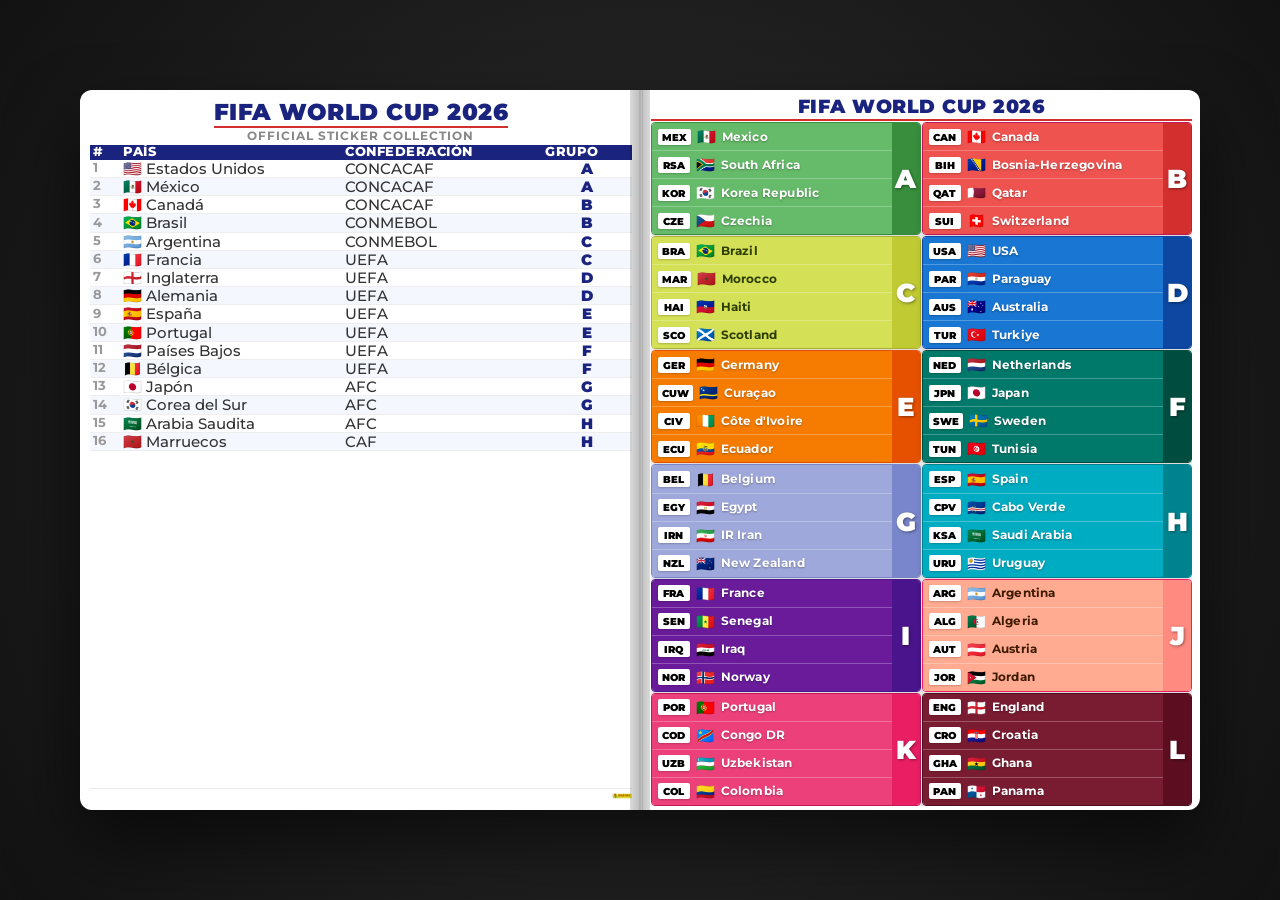
==== pagina2.html @ 9f2f4159 "tabla de grupos" ====
<!DOCTYPE html>
<html lang="es">

<head>
    <meta charset="UTF-8">
    <meta name="viewport" content="width=device-width, initial-scale=1.0">
    <title>Album Panini - Página 2</title>

    <!-- Google Fonts -->
    <link href="https://fonts.googleapis.com/css2?family=Montserrat:wght@400;700;800;900&display=swap" rel="stylesheet">
    <link rel="stylesheet" href="css/style.css">
    <style>
        /* ==========================================
           PANEL DERECHO: TABLA FIFA WORLD CUP 2026
           ========================================== */
        .right-panel {
            background-color: #ffffff;
            padding: 8px 10px;
        }

        .right-content {
            display: flex;
            flex-direction: column;
            justify-content: space-between;
            height: 100%;
        }

        /* Encabezado del panel derecho */
        .right-header {
            text-align: center;
            margin-bottom: 2px;
        }

        .wc-title {
            font-size: 1.45rem;
            font-weight: 900;
            letter-spacing: 0.5px;
            text-transform: uppercase;
            color: #1a237e;
            border-bottom: 2px solid #D32F2F;
            padding-bottom: 0px;
            display: inline-block;
        }

        .wc-subtitle {
            font-size: 0.75rem;
            font-weight: 700;
            color: #888;
            letter-spacing: 1px;
            text-transform: uppercase;
            margin-top: 0px;
        }

        /* Tabla */
        .table-wrapper {
            flex: 1;
            overflow: hidden;
        }

        .wc-table {
            width: 100%;
            border-collapse: collapse;
            font-size: 0.95rem;
        }

        .wc-table thead tr {
            background-color: #1a237e;
            color: #ffffff;
            line-height: 1;
        }

        .wc-table thead th {
            padding: 1px 3px;
            text-align: left;
            font-weight: 800;
            letter-spacing: 0.5px;
            text-transform: uppercase;
            font-size: 0.8rem;
        }

        .wc-table tbody tr {
            border-bottom: 1px solid #eeeeee;
            transition: background-color 0.2s ease;
            line-height: 1;
        }

        .wc-table tbody tr:nth-child(even) {
            background-color: #f5f7ff;
        }

        .wc-table tbody tr:hover {
            background-color: #e8eaf6;
        }

        .wc-table tbody td {
            padding: 1px 3px;
            color: #333;
            font-weight: 500;
        }

        .wc-table tbody td:first-child {
            color: #999;
            font-weight: 700;
            font-size: 0.8rem;
        }

        .wc-table tbody td:last-child {
            font-weight: 900;
            color: #1a237e;
            text-align: center;
        }

        /* Footer del panel derecho */
        .right-footer-bar {
            display: flex;
            justify-content: flex-end;
            align-items: center;
            padding-top: 1px;
            border-top: 1px solid rgba(0, 0, 0, 0.08);
            margin-top: 1px;
        }

        .panini-right {
            height: 12px;
            width: auto;
            object-fit: contain;
        }

        /* Panel izquierdo de la página 2 */
        .left-panel-p2 {
            background-color: #ffffff;
            border-right: 1px solid rgba(0, 0, 0, 0.1);
            display: flex;
            flex-direction: column;
            justify-content: space-between;
            padding: 35px;
        }

        .left-placeholder {
            flex: 1;
            display: flex;
            align-items: center;
            justify-content: center;
            color: #ccc;
            font-size: 0.85rem;
            font-style: italic;
            border: 2px dashed #e0e0e0;
            border-radius: 6px;
            margin-bottom: 20px;
        }

        .page-number {
            font-size: 0.65rem;
            color: #bbb;
            font-weight: 700;
            letter-spacing: 1px;
            text-align: right;
        }
    </style>
</head>

<body>
    <div class="album-container">

        <!-- PANEL IZQUIERDO: TABLA FIFA WORLD CUP 2026 (Página 2 - izquierda) -->
        <div class="panel right-panel">
            <div class="right-content">

                <!-- Título principal -->
                <div class="right-header">
                    <h1 class="wc-title">FIFA World Cup 2026</h1>
                    <div class="wc-subtitle">Official Sticker Collection</div>
                </div>

                <!-- Tabla de grupos / participantes -->
                <div class="table-wrapper">
                    <table class="wc-table">
                        <thead>
                            <tr>
                                <th>#</th>
                                <th>País</th>
                                <th>Confederación</th>
                                <th>Grupo</th>
                            </tr>
                        </thead>
                        <tbody>
                            <tr><td>1</td><td>🇺🇸 Estados Unidos</td><td>CONCACAF</td><td>A</td></tr>
                            <tr><td>2</td><td>🇲🇽 México</td><td>CONCACAF</td><td>A</td></tr>
                            <tr><td>3</td><td>🇨🇦 Canadá</td><td>CONCACAF</td><td>B</td></tr>
                            <tr><td>4</td><td>🇧🇷 Brasil</td><td>CONMEBOL</td><td>B</td></tr>
                            <tr><td>5</td><td>🇦🇷 Argentina</td><td>CONMEBOL</td><td>C</td></tr>
                            <tr><td>6</td><td>🇫🇷 Francia</td><td>UEFA</td><td>C</td></tr>
                            <tr><td>7</td><td>🏴󠁧󠁢󠁥󠁮󠁧󠁿 Inglaterra</td><td>UEFA</td><td>D</td></tr>
                            <tr><td>8</td><td>🇩🇪 Alemania</td><td>UEFA</td><td>D</td></tr>
                            <tr><td>9</td><td>🇪🇸 España</td><td>UEFA</td><td>E</td></tr>
                            <tr><td>10</td><td>🇵🇹 Portugal</td><td>UEFA</td><td>E</td></tr>
                            <tr><td>11</td><td>🇳🇱 Países Bajos</td><td>UEFA</td><td>F</td></tr>
                            <tr><td>12</td><td>🇧🇪 Bélgica</td><td>UEFA</td><td>F</td></tr>
                            <tr><td>13</td><td>🇯🇵 Japón</td><td>AFC</td><td>G</td></tr>
                            <tr><td>14</td><td>🇰🇷 Corea del Sur</td><td>AFC</td><td>G</td></tr>
                            <tr><td>15</td><td>🇸🇦 Arabia Saudita</td><td>AFC</td><td>H</td></tr>
                            <tr><td>16</td><td>🇲🇦 Marruecos</td><td>CAF</td><td>H</td></tr>
                        </tbody>
                    </table>
                </div>

                <!-- Footer con logo Panini -->
                <div class="right-footer-bar">
                    <img src="images/logopanini.png" alt="Logo Panini" class="panini-right">
                </div>

            </div>
        </div>

<!-- PANEL DERECHO: GRUPOS DEL MUNDIAL FIFA 2026 -->
<div class="panel grupos-panel">
    <h2 class="grupos-title">FIFA WORLD CUP 2026</h2>
    <div class="grupos-grid">

        <!-- Grupo A -->
        <div class="grupo grupo-a">
            <div class="grupo-body">
                <div class="grupo-row">
                    <span class="abbr">MEX</span>
                    <span class="flag">🇲🇽</span>
                    <span class="name">Mexico</span>
                </div>
                <div class="grupo-row">
                    <span class="abbr">RSA</span>
                    <span class="flag">🇿🇦</span>
                    <span class="name">South Africa</span>
                </div>
                <div class="grupo-row">
                    <span class="abbr">KOR</span>
                    <span class="flag">🇰🇷</span>
                    <span class="name">Korea Republic</span>
                </div>
                <div class="grupo-row">
                    <span class="abbr">CZE</span>
                    <span class="flag">🇨🇿</span>
                    <span class="name">Czechia</span>
                </div>
            </div>
            <div class="grupo-letter">A</div>
        </div>

        <!-- Grupo B -->
        <div class="grupo grupo-b">
            <div class="grupo-body">
                <div class="grupo-row">
                    <span class="abbr">CAN</span>
                    <span class="flag">🇨🇦</span>
                    <span class="name">Canada</span>
                </div>
                <div class="grupo-row">
                    <span class="abbr">BIH</span>
                    <span class="flag">🇧🇦</span>
                    <span class="name">Bosnia-Herzegovina</span>
                </div>
                <div class="grupo-row">
                    <span class="abbr">QAT</span>
                    <span class="flag">🇶🇦</span>
                    <span class="name">Qatar</span>
                </div>
                <div class="grupo-row">
                    <span class="abbr">SUI</span>
                    <span class="flag">🇨🇭</span>
                    <span class="name">Switzerland</span>
                </div>
            </div>
            <div class="grupo-letter">B</div>
        </div>

        <!-- Grupo C -->
        <div class="grupo grupo-c">
            <div class="grupo-body">
                <div class="grupo-row">
                    <span class="abbr">BRA</span>
                    <span class="flag">🇧🇷</span>
                    <span class="name">Brazil</span>
                </div>
                <div class="grupo-row">
                    <span class="abbr">MAR</span>
                    <span class="flag">🇲🇦</span>
                    <span class="name">Morocco</span>
                </div>
                <div class="grupo-row">
                    <span class="abbr">HAI</span>
                    <span class="flag">🇭🇹</span>
                    <span class="name">Haiti</span>
                </div>
                <div class="grupo-row">
                    <span class="abbr">SCO</span>
                    <span class="flag">🏴󠁧󠁢󠁳󠁣󠁴󠁿</span>
                    <span class="name">Scotland</span>
                </div>
            </div>
            <div class="grupo-letter">C</div>
        </div>

        <!-- Grupo D -->
        <div class="grupo grupo-d">
            <div class="grupo-body">
                <div class="grupo-row">
                    <span class="abbr">USA</span>
                    <span class="flag">🇺🇸</span>
                    <span class="name">USA</span>
                </div>
                <div class="grupo-row">
                    <span class="abbr">PAR</span>
                    <span class="flag">🇵🇾</span>
                    <span class="name">Paraguay</span>
                </div>
                <div class="grupo-row">
                    <span class="abbr">AUS</span>
                    <span class="flag">🇦🇺</span>
                    <span class="name">Australia</span>
                </div>
                <div class="grupo-row">
                    <span class="abbr">TUR</span>
                    <span class="flag">🇹🇷</span>
                    <span class="name">Turkiye</span>
                </div>
            </div>
            <div class="grupo-letter">D</div>
        </div>

        <!-- Grupo E -->
        <div class="grupo grupo-e">
            <div class="grupo-body">
                <div class="grupo-row">
                    <span class="abbr">GER</span>
                    <span class="flag">🇩🇪</span>
                    <span class="name">Germany</span>
                </div>
                <div class="grupo-row">
                    <span class="abbr">CUW</span>
                    <span class="flag">🇨🇼</span>
                    <span class="name">Curaçao</span>
                </div>
                <div class="grupo-row">
                    <span class="abbr">CIV</span>
                    <span class="flag">🇨🇮</span>
                    <span class="name">Côte d'Ivoire</span>
                </div>
                <div class="grupo-row">
                    <span class="abbr">ECU</span>
                    <span class="flag">🇪🇨</span>
                    <span class="name">Ecuador</span>
                </div>
            </div>
            <div class="grupo-letter">E</div>
        </div>

        <!-- Grupo F -->
        <div class="grupo grupo-f">
            <div class="grupo-body">
                <div class="grupo-row">
                    <span class="abbr">NED</span>
                    <span class="flag">🇳🇱</span>
                    <span class="name">Netherlands</span>
                </div>
                <div class="grupo-row">
                    <span class="abbr">JPN</span>
                    <span class="flag">🇯🇵</span>
                    <span class="name">Japan</span>
                </div>
                <div class="grupo-row">
                    <span class="abbr">SWE</span>
                    <span class="flag">🇸🇪</span>
                    <span class="name">Sweden</span>
                </div>
                <div class="grupo-row">
                    <span class="abbr">TUN</span>
                    <span class="flag">🇹🇳</span>
                    <span class="name">Tunisia</span>
                </div>
            </div>
            <div class="grupo-letter">F</div>
        </div>

        <!-- Grupo G -->
        <div class="grupo grupo-g">
            <div class="grupo-body">
                <div class="grupo-row">
                    <span class="abbr">BEL</span>
                    <span class="flag">🇧🇪</span>
                    <span class="name">Belgium</span>
                </div>
                <div class="grupo-row">
                    <span class="abbr">EGY</span>
                    <span class="flag">🇪🇬</span>
                    <span class="name">Egypt</span>
                </div>
                <div class="grupo-row">
                    <span class="abbr">IRN</span>
                    <span class="flag">🇮🇷</span>
                    <span class="name">IR Iran</span>
                </div>
                <div class="grupo-row">
                    <span class="abbr">NZL</span>
                    <span class="flag">🇳🇿</span>
                    <span class="name">New Zealand</span>
                </div>
            </div>
            <div class="grupo-letter">G</div>
        </div>

        <!-- Grupo H -->
        <div class="grupo grupo-h">
            <div class="grupo-body">
                <div class="grupo-row">
                    <span class="abbr">ESP</span>
                    <span class="flag">🇪🇸</span>
                    <span class="name">Spain</span>
                </div>
                <div class="grupo-row">
                    <span class="abbr">CPV</span>
                    <span class="flag">🇨🇻</span>
                    <span class="name">Cabo Verde</span>
                </div>
                <div class="grupo-row">
                    <span class="abbr">KSA</span>
                    <span class="flag">🇸🇦</span>
                    <span class="name">Saudi Arabia</span>
                </div>
                <div class="grupo-row">
                    <span class="abbr">URU</span>
                    <span class="flag">🇺🇾</span>
                    <span class="name">Uruguay</span>
                </div>
            </div>
            <div class="grupo-letter">H</div>
        </div>

        <!-- Grupo I -->
        <div class="grupo grupo-i">
            <div class="grupo-body">
                <div class="grupo-row">
                    <span class="abbr">FRA</span>
                    <span class="flag">🇫🇷</span>
                    <span class="name">France</span>
                </div>
                <div class="grupo-row">
                    <span class="abbr">SEN</span>
                    <span class="flag">🇸🇳</span>
                    <span class="name">Senegal</span>
                </div>
                <div class="grupo-row">
                    <span class="abbr">IRQ</span>
                    <span class="flag">🇮🇶</span>
                    <span class="name">Iraq</span>
                </div>
                <div class="grupo-row">
                    <span class="abbr">NOR</span>
                    <span class="flag">🇳🇴</span>
                    <span class="name">Norway</span>
                </div>
            </div>
            <div class="grupo-letter">I</div>
        </div>

        <!-- Grupo J -->
        <div class="grupo grupo-j">
            <div class="grupo-body">
                <div class="grupo-row">
                    <span class="abbr">ARG</span>
                    <span class="flag">🇦🇷</span>
                    <span class="name">Argentina</span>
                </div>
                <div class="grupo-row">
                    <span class="abbr">ALG</span>
                    <span class="flag">🇩🇿</span>
                    <span class="name">Algeria</span>
                </div>
                <div class="grupo-row">
                    <span class="abbr">AUT</span>
                    <span class="flag">🇦🇹</span>
                    <span class="name">Austria</span>
                </div>
                <div class="grupo-row">
                    <span class="abbr">JOR</span>
                    <span class="flag">🇯🇴</span>
                    <span class="name">Jordan</span>
                </div>
            </div>
            <div class="grupo-letter">J</div>
        </div>

        <!-- Grupo K -->
        <div class="grupo grupo-k">
            <div class="grupo-body">
                <div class="grupo-row">
                    <span class="abbr">POR</span>
                    <span class="flag">🇵🇹</span>
                    <span class="name">Portugal</span>
                </div>
                <div class="grupo-row">
                    <span class="abbr">COD</span>
                    <span class="flag">🇨🇩</span>
                    <span class="name">Congo DR</span>
                </div>
                <div class="grupo-row">
                    <span class="abbr">UZB</span>
                    <span class="flag">🇺🇿</span>
                    <span class="name">Uzbekistan</span>
                </div>
                <div class="grupo-row">
                    <span class="abbr">COL</span>
                    <span class="flag">🇨🇴</span>
                    <span class="name">Colombia</span>
                </div>
            </div>
            <div class="grupo-letter">K</div>
        </div>

        <!-- Grupo L -->
        <div class="grupo grupo-l">
            <div class="grupo-body">
                <div class="grupo-row">
                    <span class="abbr">ENG</span>
                    <span class="flag">🏴󠁧󠁢󠁥󠁮󠁧󠁿</span>
                    <span class="name">England</span>
                </div>
                <div class="grupo-row">
                    <span class="abbr">CRO</span>
                    <span class="flag">🇭🇷</span>
                    <span class="name">Croatia</span>
                </div>
                <div class="grupo-row">
                    <span class="abbr">GHA</span>
                    <span class="flag">🇬🇭</span>
                    <span class="name">Ghana</span>
                </div>
                <div class="grupo-row">
                    <span class="abbr">PAN</span>
                    <span class="flag">🇵🇦</span>
                    <span class="name">Panama</span>
                </div>
            </div>
            <div class="grupo-letter">L</div>
        </div>

        <!-- Repetí el patrón para todos los grupos C hasta L -->
        <!-- Agrega un div.grupo por cada grupo con su letra y sus 4 selecciones -->

    </div>
</div>

</body>

</html>
---- css/style.css ----
/* ==========================================
   ESTILOS GENERALES Y CUERPO (BODY)
   ========================================== */
:root {
    --white: #FFFFFF;
    --dark-bg: #121212;
}

* {
    margin: 0;
    padding: 0;
    box-sizing: border-box;
    font-family: 'Montserrat', sans-serif;
}

body {
    background-color: var(--dark-bg);
    background-image: radial-gradient(circle at center, #2e2e2e 0%, #121212 100%);
    display: flex;
    justify-content: center;
    align-items: center;
    min-height: 100vh;
    padding: 20px;
}

/* ==========================================
   CONTENEDOR DEL ÁLBUM ABIERTO (PROPORCIÓN 42 x 27)
   ========================================== */
.album-container {
    display: flex; /* Alinea los paneles izquierdo y derecho horizontalmente */
    width: 100%;
    max-width: 1120px; /* Escalado proporcional en pantalla */
    aspect-ratio: 42 / 27; /* Relación de aspecto real física del álbum abierto */
    box-shadow: 0 35px 70px rgba(0, 0, 0, 0.6);
    border-radius: 12px;
    overflow: hidden;
    background-color: #1a1a1a;
    position: relative;
}

/* Efecto de pliegue o lomo central del álbum abierto */
.album-container::after {
    content: '';
    position: absolute;
    top: 0;
    left: 50%;
    transform: translateX(-50%);
    width: 20px;
    height: 100%;
    background: linear-gradient(to right, 
        rgba(0,0,0,0.15) 0%, 
        rgba(0,0,0,0.25) 45%, 
        rgba(0,0,0,0.35) 50%, 
        rgba(0,0,0,0.25) 55%, 
        rgba(0,0,0,0.15) 100%);
    z-index: 10;
    pointer-events: none;
}

/* ==========================================
   ESTILOS DE AMBOS PANELES (50% DE ANCHO CADA UNO)
   ========================================== */
.panel {
    flex: 1; /* Hace que cada panel ocupe exactamente la mitad del ancho */
    display: flex;
    flex-direction: column;
    justify-content: space-between;
    padding: 35px;
    height: 100%;
    overflow: hidden;
}

/* LADO IZQUIERDO: TAPA TRASERA */
.left-panel {
    background-color: #ffffff;
    color: #333333;
    border-right: 1px solid rgba(0, 0, 0, 0.15); /* Unión visual de las páginas */
}

.left-image-container {
    flex: 1;
    display: flex;
    flex-direction: column;
    justify-content: space-between;
    width: 100%;
    height: 100%;
}

.left-image {
    width: 100%;
    height: calc(100% - 85px); /* Deja espacio para el footer */
    object-fit: cover;
    border-radius: 6px;
    box-shadow: 0 10px 20px rgba(0, 0, 0, 0.4);
}

/* PIE DE PÁGINA IZQUIERDO */
.left-footer {
    display: flex;
    justify-content: space-between;
    align-items: center;
    padding-top: 15px;
    border-top: 1px solid rgba(0, 0, 0, 0.1);
    height: 65px;
}

/* Logo FIFA 26 agrandado para destacar más */
.fifa26 {
    height: 45px;
    width: auto;
    object-fit: contain;
}

.legal-text {
    font-size: 0.58rem;
    line-height: 1.35;
    color: #555555;
    max-width: 65%;
    padding: 0 10px;
}

/* Mini badge Panini */
.panini-mini {
    display: flex;
    align-items: center;
}

.panini-mini img {
    height: 105px; /* Agrandado 3 veces (35px x 3) */
    width: auto;
    object-fit: contain;
}

/* ==========================================
   LADO DERECHO: PORTADA PRINCIPAL (FRENTE)
   ========================================== */
.right-panel {
    background-color: #ffffff;
}

.right-image {
    width: 100%;
    height: 100%;
    object-fit: cover; /* Ajusta la portada completa de forma proporcional */
    border-radius: 6px;
    box-shadow: 0 10px 20px rgba(0, 0, 0, 0.4);
}
/* Panel de grupos */
.grupos-panel {
    background-color: #ffffff;
    padding: 4px 8px;
    border-left: 1px solid rgba(0,0,0,0.1);
    display: flex;
    flex-direction: column;
    overflow: hidden;
    justify-content: flex-start;
}

.grupos-title {
    font-size: 1.2rem;
    font-weight: 900;
    text-transform: uppercase;
    letter-spacing: 0.5px;
    color: #1a237e;
    border-bottom: 2px solid #D32F2F;
    padding-bottom: 1px;
    margin-bottom: 1px;
    text-align: center;
}

/* Grid de 2 columnas para poner grupos de a pares (A-B, C-D...) */
.grupos-grid {
    display: grid;
    grid-template-columns: 1fr 1fr;
    gap: 1px;
    overflow: hidden;
    flex: 1;
}

/* Cada tarjeta de grupo */
/* Cada tarjeta de grupo estilo Panini */
.grupo {
    display: flex;
    border-radius: 4px;
    overflow: hidden;
    font-size: 0.82rem;
    box-shadow: 0 3px 6px rgba(0, 0, 0, 0.15);
    transition: transform 0.2s ease, box-shadow 0.2s ease;
    border: 1px solid rgba(255, 255, 255, 0.1);
    height: 100%;
}

.grupo:hover {
    transform: translateY(-2px);
    box-shadow: 0 6px 12px rgba(0, 0, 0, 0.25);
}

.grupo-body {
    flex: 1;
    display: flex;
    flex-direction: column;
    justify-content: stretch;
}

.grupo-row {
    flex: 1;
    display: flex;
    align-items: center;
    padding: 3px 6px;
    color: #ffffff;
    font-weight: 700;
    border-bottom: 1.5px solid rgba(255, 255, 255, 0.25);
    min-height: 23px;
}

.grupo-row:last-child {
    border-bottom: none;
}

.grupo-row .abbr {
    background-color: #ffffff;
    color: #000000;
    font-size: 0.62rem;
    font-weight: 900;
    padding: 2px 4px;
    border-radius: 2px;
    min-width: 32px;
    text-align: center;
    margin-right: 6px;
    display: inline-block;
    box-shadow: 0 1px 2px rgba(0, 0, 0, 0.2);
}

.grupo-row .flag {
    font-size: 0.95rem;
    margin-right: 6px;
    display: flex;
    align-items: center;
}

.grupo-row .name {
    font-size: 0.72rem;
    font-weight: 700;
    letter-spacing: 0.2px;
    text-shadow: 0 1px 2px rgba(0, 0, 0, 0.3);
}

/* Columna vertical derecha con la letra del grupo */
.grupo-letter {
    width: 28px;
    display: flex;
    align-items: center;
    justify-content: center;
    font-size: 1.6rem;
    font-weight: 900;
    color: #ffffff;
    text-shadow: 1px 1px 3px rgba(0, 0, 0, 0.4);
    user-select: none;
}

/* Colores alternados por grupo para coincidir exactamente con el álbum oficial */
/* Grupo A (Verde) */
.grupo-a { border-color: #388E3C; }
.grupo-a .grupo-letter { background-color: #388E3C; }
.grupo-a .grupo-row { background-color: #66BB6A; }

/* Grupo B (Rojo) */
.grupo-b { border-color: #C2185B; }
.grupo-b .grupo-letter { background-color: #D32F2F; }
.grupo-b .grupo-row { background-color: #EF5350; }

/* Grupo C (Amarillo/Lima) */
.grupo-c { border-color: #AFB22B; }
.grupo-c .grupo-letter { background-color: #C0CA33; }
.grupo-c .grupo-row { background-color: #D4E157; color: #2e3d00; }
.grupo-c .grupo-row .name { color: #2e3d00; text-shadow: none; }

/* Grupo D (Azul) */
.grupo-d { border-color: #0D47A1; }
.grupo-d .grupo-letter { background-color: #0D47A1; }
.grupo-d .grupo-row { background-color: #1976D2; }

/* Grupo E (Naranja) */
.grupo-e { border-color: #E65100; }
.grupo-e .grupo-letter { background-color: #E65100; }
.grupo-e .grupo-row { background-color: #F57C00; }

/* Grupo F (Verde Azulado) */
.grupo-f { border-color: #004D40; }
.grupo-f .grupo-letter { background-color: #004D40; }
.grupo-f .grupo-row { background-color: #00796B; }

/* Grupo G (Celeste Grisáceo / Lavanda) */
.grupo-g { border-color: #7986CB; }
.grupo-g .grupo-letter { background-color: #7986CB; }
.grupo-g .grupo-row { background-color: #9FA8DA; }

/* Grupo H (Celeste Turquesa) */
.grupo-h { border-color: #00838F; }
.grupo-h .grupo-letter { background-color: #00838F; }
.grupo-h .grupo-row { background-color: #00ACC1; }

/* Grupo I (Morado) */
.grupo-i { border-color: #4A148C; }
.grupo-i .grupo-letter { background-color: #4A148C; }
.grupo-i .grupo-row { background-color: #6A1B9A; }

/* Grupo J (Rosa Melocotón) */
.grupo-j { border-color: #E91E63; }
.grupo-j .grupo-letter { background-color: #FF8A80; }
.grupo-j .grupo-row { background-color: #FFAB91; color: #3e1b00; }
.grupo-j .grupo-row .name { color: #3e1b00; text-shadow: none; }

/* Grupo K (Fucsia/Magenta) */
.grupo-k { border-color: #C2185B; }
.grupo-k .grupo-letter { background-color: #E91E63; }
.grupo-k .grupo-row { background-color: #EC407A; }

/* Grupo L (Granate/Marrón) */
.grupo-l { border-color: #4E0D1C; }
.grupo-l .grupo-letter { background-color: #5C0E20; }
.grupo-l .grupo-row { background-color: #7A1C31; }
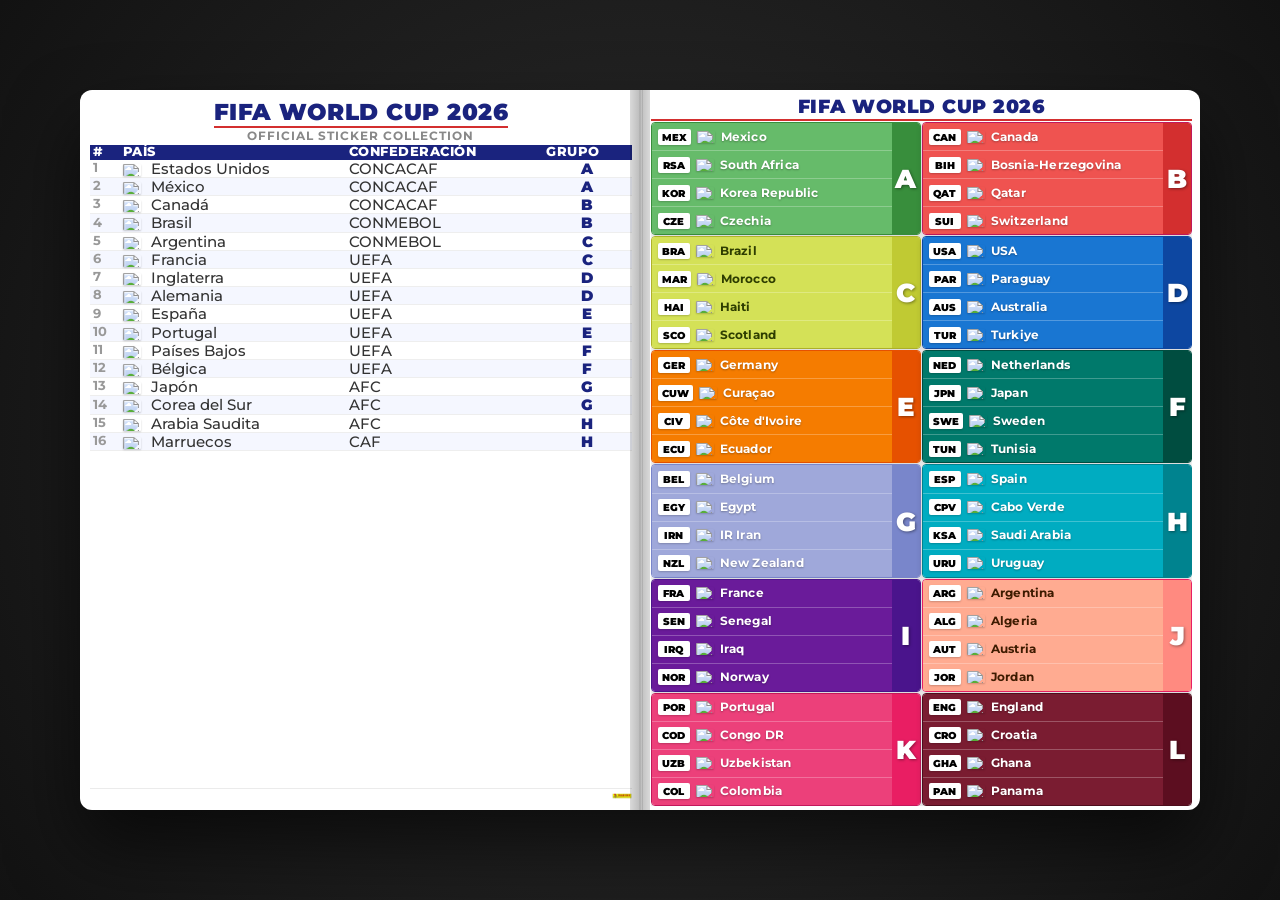
==== commit aeebdf79: "flags" ====
--- a/pagina2.html
+++ b/pagina2.html
@@ -184,22 +184,22 @@
                             </tr>
                         </thead>
                         <tbody>
-                            <tr><td>1</td><td>🇺🇸 Estados Unidos</td><td>CONCACAF</td><td>A</td></tr>
-                            <tr><td>2</td><td>🇲🇽 México</td><td>CONCACAF</td><td>A</td></tr>
-                            <tr><td>3</td><td>🇨🇦 Canadá</td><td>CONCACAF</td><td>B</td></tr>
-                            <tr><td>4</td><td>🇧🇷 Brasil</td><td>CONMEBOL</td><td>B</td></tr>
-                            <tr><td>5</td><td>🇦🇷 Argentina</td><td>CONMEBOL</td><td>C</td></tr>
-                            <tr><td>6</td><td>🇫🇷 Francia</td><td>UEFA</td><td>C</td></tr>
-                            <tr><td>7</td><td>🏴󠁧󠁢󠁥󠁮󠁧󠁿 Inglaterra</td><td>UEFA</td><td>D</td></tr>
-                            <tr><td>8</td><td>🇩🇪 Alemania</td><td>UEFA</td><td>D</td></tr>
-                            <tr><td>9</td><td>🇪🇸 España</td><td>UEFA</td><td>E</td></tr>
-                            <tr><td>10</td><td>🇵🇹 Portugal</td><td>UEFA</td><td>E</td></tr>
-                            <tr><td>11</td><td>🇳🇱 Países Bajos</td><td>UEFA</td><td>F</td></tr>
-                            <tr><td>12</td><td>🇧🇪 Bélgica</td><td>UEFA</td><td>F</td></tr>
-                            <tr><td>13</td><td>🇯🇵 Japón</td><td>AFC</td><td>G</td></tr>
-                            <tr><td>14</td><td>🇰🇷 Corea del Sur</td><td>AFC</td><td>G</td></tr>
-                            <tr><td>15</td><td>🇸🇦 Arabia Saudita</td><td>AFC</td><td>H</td></tr>
-                            <tr><td>16</td><td>🇲🇦 Marruecos</td><td>CAF</td><td>H</td></tr>
+                            <tr><td>1</td><td><img class="flag-img" src="https://flagcdn.com/w20/us.png" alt="USA"> Estados Unidos</td><td>CONCACAF</td><td>A</td></tr>
+                            <tr><td>2</td><td><img class="flag-img" src="https://flagcdn.com/w20/mx.png" alt="Mexico"> México</td><td>CONCACAF</td><td>A</td></tr>
+                            <tr><td>3</td><td><img class="flag-img" src="https://flagcdn.com/w20/ca.png" alt="Canada"> Canadá</td><td>CONCACAF</td><td>B</td></tr>
+                            <tr><td>4</td><td><img class="flag-img" src="https://flagcdn.com/w20/br.png" alt="Brazil"> Brasil</td><td>CONMEBOL</td><td>B</td></tr>
+                            <tr><td>5</td><td><img class="flag-img" src="https://flagcdn.com/w20/ar.png" alt="Argentina"> Argentina</td><td>CONMEBOL</td><td>C</td></tr>
+                            <tr><td>6</td><td><img class="flag-img" src="https://flagcdn.com/w20/fr.png" alt="France"> Francia</td><td>UEFA</td><td>C</td></tr>
+                            <tr><td>7</td><td><img class="flag-img" src="https://flagcdn.com/w20/gb-eng.png" alt="England"> Inglaterra</td><td>UEFA</td><td>D</td></tr>
+                            <tr><td>8</td><td><img class="flag-img" src="https://flagcdn.com/w20/de.png" alt="Germany"> Alemania</td><td>UEFA</td><td>D</td></tr>
+                            <tr><td>9</td><td><img class="flag-img" src="https://flagcdn.com/w20/es.png" alt="Spain"> España</td><td>UEFA</td><td>E</td></tr>
+                            <tr><td>10</td><td><img class="flag-img" src="https://flagcdn.com/w20/pt.png" alt="Portugal"> Portugal</td><td>UEFA</td><td>E</td></tr>
+                            <tr><td>11</td><td><img class="flag-img" src="https://flagcdn.com/w20/nl.png" alt="Netherlands"> Países Bajos</td><td>UEFA</td><td>F</td></tr>
+                            <tr><td>12</td><td><img class="flag-img" src="https://flagcdn.com/w20/be.png" alt="Belgium"> Bélgica</td><td>UEFA</td><td>F</td></tr>
+                            <tr><td>13</td><td><img class="flag-img" src="https://flagcdn.com/w20/jp.png" alt="Japan"> Japón</td><td>AFC</td><td>G</td></tr>
+                            <tr><td>14</td><td><img class="flag-img" src="https://flagcdn.com/w20/kr.png" alt="South Korea"> Corea del Sur</td><td>AFC</td><td>G</td></tr>
+                            <tr><td>15</td><td><img class="flag-img" src="https://flagcdn.com/w20/sa.png" alt="Saudi Arabia"> Arabia Saudita</td><td>AFC</td><td>H</td></tr>
+                            <tr><td>16</td><td><img class="flag-img" src="https://flagcdn.com/w20/ma.png" alt="Morocco"> Marruecos</td><td>CAF</td><td>H</td></tr>
                         </tbody>
                     </table>
                 </div>
@@ -222,22 +222,22 @@
             <div class="grupo-body">
                 <div class="grupo-row">
                     <span class="abbr">MEX</span>
-                    <span class="flag">🇲🇽</span>
+                    <img class="flag-img" src="https://flagcdn.com/w20/mx.png" alt="Mexico">
                     <span class="name">Mexico</span>
                 </div>
                 <div class="grupo-row">
                     <span class="abbr">RSA</span>
-                    <span class="flag">🇿🇦</span>
+                    <img class="flag-img" src="https://flagcdn.com/w20/za.png" alt="South Africa">
                     <span class="name">South Africa</span>
                 </div>
                 <div class="grupo-row">
                     <span class="abbr">KOR</span>
-                    <span class="flag">🇰🇷</span>
+                    <img class="flag-img" src="https://flagcdn.com/w20/kr.png" alt="Korea Republic">
                     <span class="name">Korea Republic</span>
                 </div>
                 <div class="grupo-row">
                     <span class="abbr">CZE</span>
-                    <span class="flag">🇨🇿</span>
+                    <img class="flag-img" src="https://flagcdn.com/w20/cz.png" alt="Czechia">
                     <span class="name">Czechia</span>
                 </div>
             </div>
@@ -249,22 +249,22 @@
             <div class="grupo-body">
                 <div class="grupo-row">
                     <span class="abbr">CAN</span>
-                    <span class="flag">🇨🇦</span>
+                    <img class="flag-img" src="https://flagcdn.com/w20/ca.png" alt="Canada">
                     <span class="name">Canada</span>
                 </div>
                 <div class="grupo-row">
                     <span class="abbr">BIH</span>
-                    <span class="flag">🇧🇦</span>
+                    <img class="flag-img" src="https://flagcdn.com/w20/ba.png" alt="Bosnia-Herzegovina">
                     <span class="name">Bosnia-Herzegovina</span>
                 </div>
                 <div class="grupo-row">
                     <span class="abbr">QAT</span>
-                    <span class="flag">🇶🇦</span>
+                    <img class="flag-img" src="https://flagcdn.com/w20/qa.png" alt="Qatar">
                     <span class="name">Qatar</span>
                 </div>
                 <div class="grupo-row">
                     <span class="abbr">SUI</span>
-                    <span class="flag">🇨🇭</span>
+                    <img class="flag-img" src="https://flagcdn.com/w20/ch.png" alt="Switzerland">
                     <span class="name">Switzerland</span>
                 </div>
             </div>
@@ -276,22 +276,22 @@
             <div class="grupo-body">
                 <div class="grupo-row">
                     <span class="abbr">BRA</span>
-                    <span class="flag">🇧🇷</span>
+                    <img class="flag-img" src="https://flagcdn.com/w20/br.png" alt="Brazil">
                     <span class="name">Brazil</span>
                 </div>
                 <div class="grupo-row">
                     <span class="abbr">MAR</span>
-                    <span class="flag">🇲🇦</span>
+                    <img class="flag-img" src="https://flagcdn.com/w20/ma.png" alt="Morocco">
                     <span class="name">Morocco</span>
                 </div>
                 <div class="grupo-row">
                     <span class="abbr">HAI</span>
-                    <span class="flag">🇭🇹</span>
+                    <img class="flag-img" src="https://flagcdn.com/w20/ht.png" alt="Haiti">
                     <span class="name">Haiti</span>
                 </div>
                 <div class="grupo-row">
                     <span class="abbr">SCO</span>
-                    <span class="flag">🏴󠁧󠁢󠁳󠁣󠁴󠁿</span>
+                    <img class="flag-img" src="https://flagcdn.com/w20/gb-sct.png" alt="Scotland">
                     <span class="name">Scotland</span>
                 </div>
             </div>
@@ -303,22 +303,22 @@
             <div class="grupo-body">
                 <div class="grupo-row">
                     <span class="abbr">USA</span>
-                    <span class="flag">🇺🇸</span>
+                    <img class="flag-img" src="https://flagcdn.com/w20/us.png" alt="USA">
                     <span class="name">USA</span>
                 </div>
                 <div class="grupo-row">
                     <span class="abbr">PAR</span>
-                    <span class="flag">🇵🇾</span>
+                    <img class="flag-img" src="https://flagcdn.com/w20/py.png" alt="Paraguay">
                     <span class="name">Paraguay</span>
                 </div>
                 <div class="grupo-row">
                     <span class="abbr">AUS</span>
-                    <span class="flag">🇦🇺</span>
+                    <img class="flag-img" src="https://flagcdn.com/w20/au.png" alt="Australia">
                     <span class="name">Australia</span>
                 </div>
                 <div class="grupo-row">
                     <span class="abbr">TUR</span>
-                    <span class="flag">🇹🇷</span>
+                    <img class="flag-img" src="https://flagcdn.com/w20/tr.png" alt="Turkiye">
                     <span class="name">Turkiye</span>
                 </div>
             </div>
@@ -330,22 +330,22 @@
             <div class="grupo-body">
                 <div class="grupo-row">
                     <span class="abbr">GER</span>
-                    <span class="flag">🇩🇪</span>
+                    <img class="flag-img" src="https://flagcdn.com/w20/de.png" alt="Germany">
                     <span class="name">Germany</span>
                 </div>
                 <div class="grupo-row">
                     <span class="abbr">CUW</span>
-                    <span class="flag">🇨🇼</span>
+                    <img class="flag-img" src="https://flagcdn.com/w20/cw.png" alt="Curaçao">
                     <span class="name">Curaçao</span>
                 </div>
                 <div class="grupo-row">
                     <span class="abbr">CIV</span>
-                    <span class="flag">🇨🇮</span>
+                    <img class="flag-img" src="https://flagcdn.com/w20/ci.png" alt="Côte d'Ivoire">
                     <span class="name">Côte d'Ivoire</span>
                 </div>
                 <div class="grupo-row">
                     <span class="abbr">ECU</span>
-                    <span class="flag">🇪🇨</span>
+                    <img class="flag-img" src="https://flagcdn.com/w20/ec.png" alt="Ecuador">
                     <span class="name">Ecuador</span>
                 </div>
             </div>
@@ -357,22 +357,22 @@
             <div class="grupo-body">
                 <div class="grupo-row">
                     <span class="abbr">NED</span>
-                    <span class="flag">🇳🇱</span>
+                    <img class="flag-img" src="https://flagcdn.com/w20/nl.png" alt="Netherlands">
                     <span class="name">Netherlands</span>
                 </div>
                 <div class="grupo-row">
                     <span class="abbr">JPN</span>
-                    <span class="flag">🇯🇵</span>
+                    <img class="flag-img" src="https://flagcdn.com/w20/jp.png" alt="Japan">
                     <span class="name">Japan</span>
                 </div>
                 <div class="grupo-row">
                     <span class="abbr">SWE</span>
-                    <span class="flag">🇸🇪</span>
+                    <img class="flag-img" src="https://flagcdn.com/w20/se.png" alt="Sweden">
                     <span class="name">Sweden</span>
                 </div>
                 <div class="grupo-row">
                     <span class="abbr">TUN</span>
-                    <span class="flag">🇹🇳</span>
+                    <img class="flag-img" src="https://flagcdn.com/w20/tn.png" alt="Tunisia">
                     <span class="name">Tunisia</span>
                 </div>
             </div>
@@ -384,22 +384,22 @@
             <div class="grupo-body">
                 <div class="grupo-row">
                     <span class="abbr">BEL</span>
-                    <span class="flag">🇧🇪</span>
+                    <img class="flag-img" src="https://flagcdn.com/w20/be.png" alt="Belgium">
                     <span class="name">Belgium</span>
                 </div>
                 <div class="grupo-row">
                     <span class="abbr">EGY</span>
-                    <span class="flag">🇪🇬</span>
+                    <img class="flag-img" src="https://flagcdn.com/w20/eg.png" alt="Egypt">
                     <span class="name">Egypt</span>
                 </div>
                 <div class="grupo-row">
                     <span class="abbr">IRN</span>
-                    <span class="flag">🇮🇷</span>
+                    <img class="flag-img" src="https://flagcdn.com/w20/ir.png" alt="IR Iran">
                     <span class="name">IR Iran</span>
                 </div>
                 <div class="grupo-row">
                     <span class="abbr">NZL</span>
-                    <span class="flag">🇳🇿</span>
+                    <img class="flag-img" src="https://flagcdn.com/w20/nz.png" alt="New Zealand">
                     <span class="name">New Zealand</span>
                 </div>
             </div>
@@ -411,22 +411,22 @@
             <div class="grupo-body">
                 <div class="grupo-row">
                     <span class="abbr">ESP</span>
-                    <span class="flag">🇪🇸</span>
+                    <img class="flag-img" src="https://flagcdn.com/w20/es.png" alt="Spain">
                     <span class="name">Spain</span>
                 </div>
                 <div class="grupo-row">
                     <span class="abbr">CPV</span>
-                    <span class="flag">🇨🇻</span>
+                    <img class="flag-img" src="https://flagcdn.com/w20/cv.png" alt="Cabo Verde">
                     <span class="name">Cabo Verde</span>
                 </div>
                 <div class="grupo-row">
                     <span class="abbr">KSA</span>
-                    <span class="flag">🇸🇦</span>
+                    <img class="flag-img" src="https://flagcdn.com/w20/sa.png" alt="Saudi Arabia">
                     <span class="name">Saudi Arabia</span>
                 </div>
                 <div class="grupo-row">
                     <span class="abbr">URU</span>
-                    <span class="flag">🇺🇾</span>
+                    <img class="flag-img" src="https://flagcdn.com/w20/uy.png" alt="Uruguay">
                     <span class="name">Uruguay</span>
                 </div>
             </div>
@@ -438,22 +438,22 @@
             <div class="grupo-body">
                 <div class="grupo-row">
                     <span class="abbr">FRA</span>
-                    <span class="flag">🇫🇷</span>
+                    <img class="flag-img" src="https://flagcdn.com/w20/fr.png" alt="France">
                     <span class="name">France</span>
                 </div>
                 <div class="grupo-row">
                     <span class="abbr">SEN</span>
-                    <span class="flag">🇸🇳</span>
+                    <img class="flag-img" src="https://flagcdn.com/w20/sn.png" alt="Senegal">
                     <span class="name">Senegal</span>
                 </div>
                 <div class="grupo-row">
                     <span class="abbr">IRQ</span>
-                    <span class="flag">🇮🇶</span>
+                    <img class="flag-img" src="https://flagcdn.com/w20/iq.png" alt="Iraq">
                     <span class="name">Iraq</span>
                 </div>
                 <div class="grupo-row">
                     <span class="abbr">NOR</span>
-                    <span class="flag">🇳🇴</span>
+                    <img class="flag-img" src="https://flagcdn.com/w20/no.png" alt="Norway">
                     <span class="name">Norway</span>
                 </div>
             </div>
@@ -465,22 +465,22 @@
             <div class="grupo-body">
                 <div class="grupo-row">
                     <span class="abbr">ARG</span>
-                    <span class="flag">🇦🇷</span>
+                    <img class="flag-img" src="https://flagcdn.com/w20/ar.png" alt="Argentina">
                     <span class="name">Argentina</span>
                 </div>
                 <div class="grupo-row">
                     <span class="abbr">ALG</span>
-                    <span class="flag">🇩🇿</span>
+                    <img class="flag-img" src="https://flagcdn.com/w20/dz.png" alt="Algeria">
                     <span class="name">Algeria</span>
                 </div>
                 <div class="grupo-row">
                     <span class="abbr">AUT</span>
-                    <span class="flag">🇦🇹</span>
+                    <img class="flag-img" src="https://flagcdn.com/w20/at.png" alt="Austria">
                     <span class="name">Austria</span>
                 </div>
                 <div class="grupo-row">
                     <span class="abbr">JOR</span>
-                    <span class="flag">🇯🇴</span>
+                    <img class="flag-img" src="https://flagcdn.com/w20/jo.png" alt="Jordan">
                     <span class="name">Jordan</span>
                 </div>
             </div>
@@ -492,22 +492,22 @@
             <div class="grupo-body">
                 <div class="grupo-row">
                     <span class="abbr">POR</span>
-                    <span class="flag">🇵🇹</span>
+                    <img class="flag-img" src="https://flagcdn.com/w20/pt.png" alt="Portugal">
                     <span class="name">Portugal</span>
                 </div>
                 <div class="grupo-row">
                     <span class="abbr">COD</span>
-                    <span class="flag">🇨🇩</span>
+                    <img class="flag-img" src="https://flagcdn.com/w20/cd.png" alt="Congo DR">
                     <span class="name">Congo DR</span>
                 </div>
                 <div class="grupo-row">
                     <span class="abbr">UZB</span>
-                    <span class="flag">🇺🇿</span>
+                    <img class="flag-img" src="https://flagcdn.com/w20/uz.png" alt="Uzbekistan">
                     <span class="name">Uzbekistan</span>
                 </div>
                 <div class="grupo-row">
                     <span class="abbr">COL</span>
-                    <span class="flag">🇨🇴</span>
+                    <img class="flag-img" src="https://flagcdn.com/w20/co.png" alt="Colombia">
                     <span class="name">Colombia</span>
                 </div>
             </div>
@@ -519,22 +519,22 @@
             <div class="grupo-body">
                 <div class="grupo-row">
                     <span class="abbr">ENG</span>
-                    <span class="flag">🏴󠁧󠁢󠁥󠁮󠁧󠁿</span>
+                    <img class="flag-img" src="https://flagcdn.com/w20/gb-eng.png" alt="England">
                     <span class="name">England</span>
                 </div>
                 <div class="grupo-row">
                     <span class="abbr">CRO</span>
-                    <span class="flag">🇭🇷</span>
+                    <img class="flag-img" src="https://flagcdn.com/w20/hr.png" alt="Croatia">
                     <span class="name">Croatia</span>
                 </div>
                 <div class="grupo-row">
                     <span class="abbr">GHA</span>
-                    <span class="flag">🇬🇭</span>
+                    <img class="flag-img" src="https://flagcdn.com/w20/gh.png" alt="Ghana">
                     <span class="name">Ghana</span>
                 </div>
                 <div class="grupo-row">
                     <span class="abbr">PAN</span>
-                    <span class="flag">🇵🇦</span>
+                    <img class="flag-img" src="https://flagcdn.com/w20/pa.png" alt="Panama">
                     <span class="name">Panama</span>
                 </div>
             </div>
--- a/css/style.css
+++ b/css/style.css
@@ -321,3 +321,16 @@
 .grupo-l .grupo-letter { background-color: #5C0E20; }
 .grupo-l .grupo-row { background-color: #7A1C31; }
 
+/* Estilos de banderas con imágenes para compatibilidad en Windows */
+.flag-img {
+    width: 18px;
+    height: 12px;
+    object-fit: cover;
+    margin-right: 6px;
+    border-radius: 1px;
+    box-shadow: 0 1px 2px rgba(0, 0, 0, 0.2);
+    display: inline-block;
+    vertical-align: middle;
+}
+
+
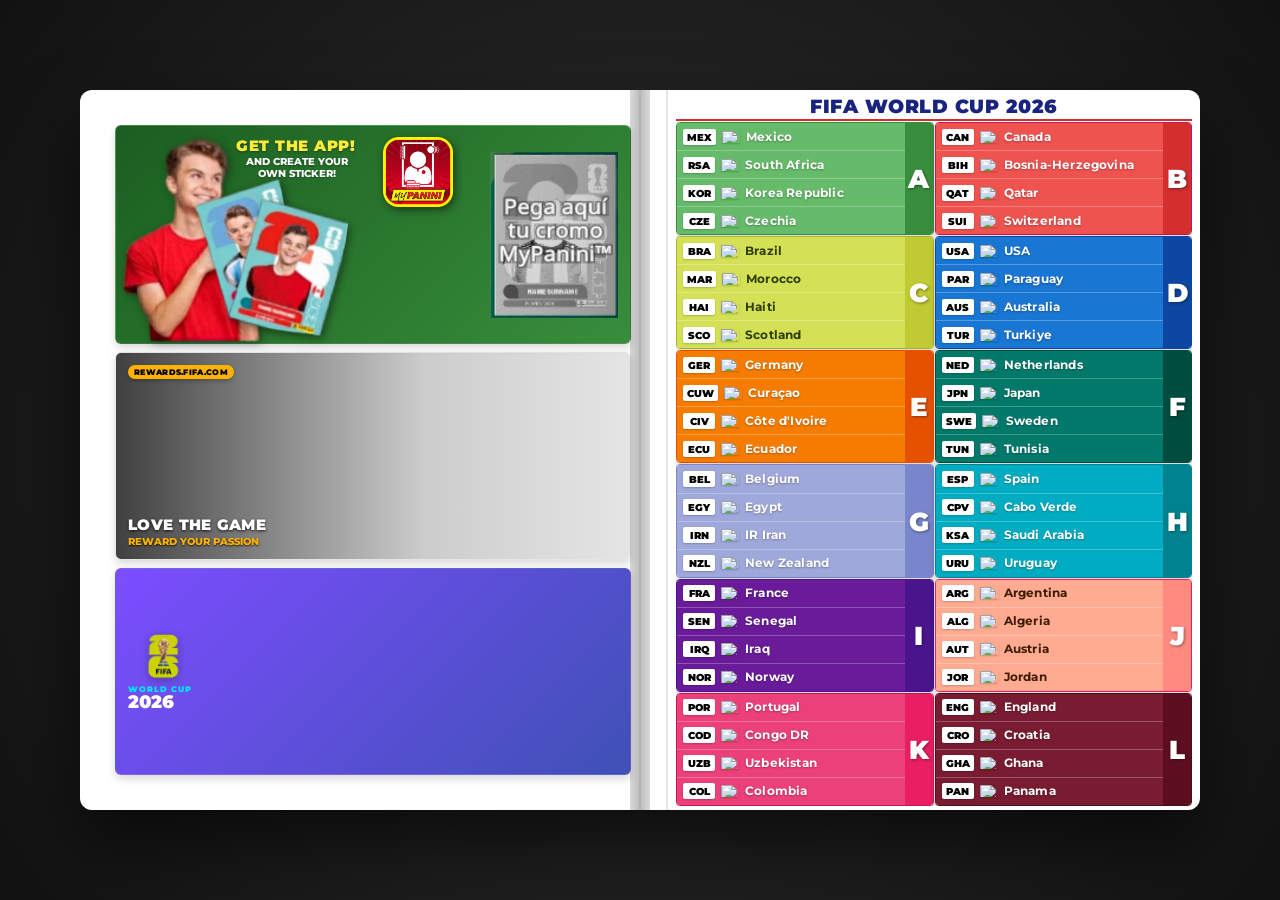
==== commit da786c0b: "mypanini" ====
--- a/pagina2.html
+++ b/pagina2.html
@@ -162,54 +162,66 @@
 <body>
     <div class="album-container">
 
-        <!-- PANEL IZQUIERDO: TABLA FIFA WORLD CUP 2026 (Página 2 - izquierda) -->
-        <div class="panel right-panel">
-            <div class="right-content">
-
-                <!-- Título principal -->
-                <div class="right-header">
-                    <h1 class="wc-title">FIFA World Cup 2026</h1>
-                    <div class="wc-subtitle">Official Sticker Collection</div>
-                </div>
-
-                <!-- Tabla de grupos / participantes -->
-                <div class="table-wrapper">
-                    <table class="wc-table">
-                        <thead>
-                            <tr>
-                                <th>#</th>
-                                <th>País</th>
-                                <th>Confederación</th>
-                                <th>Grupo</th>
-                            </tr>
-                        </thead>
-                        <tbody>
-                            <tr><td>1</td><td><img class="flag-img" src="https://flagcdn.com/w20/us.png" alt="USA"> Estados Unidos</td><td>CONCACAF</td><td>A</td></tr>
-                            <tr><td>2</td><td><img class="flag-img" src="https://flagcdn.com/w20/mx.png" alt="Mexico"> México</td><td>CONCACAF</td><td>A</td></tr>
-                            <tr><td>3</td><td><img class="flag-img" src="https://flagcdn.com/w20/ca.png" alt="Canada"> Canadá</td><td>CONCACAF</td><td>B</td></tr>
-                            <tr><td>4</td><td><img class="flag-img" src="https://flagcdn.com/w20/br.png" alt="Brazil"> Brasil</td><td>CONMEBOL</td><td>B</td></tr>
-                            <tr><td>5</td><td><img class="flag-img" src="https://flagcdn.com/w20/ar.png" alt="Argentina"> Argentina</td><td>CONMEBOL</td><td>C</td></tr>
-                            <tr><td>6</td><td><img class="flag-img" src="https://flagcdn.com/w20/fr.png" alt="France"> Francia</td><td>UEFA</td><td>C</td></tr>
-                            <tr><td>7</td><td><img class="flag-img" src="https://flagcdn.com/w20/gb-eng.png" alt="England"> Inglaterra</td><td>UEFA</td><td>D</td></tr>
-                            <tr><td>8</td><td><img class="flag-img" src="https://flagcdn.com/w20/de.png" alt="Germany"> Alemania</td><td>UEFA</td><td>D</td></tr>
-                            <tr><td>9</td><td><img class="flag-img" src="https://flagcdn.com/w20/es.png" alt="Spain"> España</td><td>UEFA</td><td>E</td></tr>
-                            <tr><td>10</td><td><img class="flag-img" src="https://flagcdn.com/w20/pt.png" alt="Portugal"> Portugal</td><td>UEFA</td><td>E</td></tr>
-                            <tr><td>11</td><td><img class="flag-img" src="https://flagcdn.com/w20/nl.png" alt="Netherlands"> Países Bajos</td><td>UEFA</td><td>F</td></tr>
-                            <tr><td>12</td><td><img class="flag-img" src="https://flagcdn.com/w20/be.png" alt="Belgium"> Bélgica</td><td>UEFA</td><td>F</td></tr>
-                            <tr><td>13</td><td><img class="flag-img" src="https://flagcdn.com/w20/jp.png" alt="Japan"> Japón</td><td>AFC</td><td>G</td></tr>
-                            <tr><td>14</td><td><img class="flag-img" src="https://flagcdn.com/w20/kr.png" alt="South Korea"> Corea del Sur</td><td>AFC</td><td>G</td></tr>
-                            <tr><td>15</td><td><img class="flag-img" src="https://flagcdn.com/w20/sa.png" alt="Saudi Arabia"> Arabia Saudita</td><td>AFC</td><td>H</td></tr>
-                            <tr><td>16</td><td><img class="flag-img" src="https://flagcdn.com/w20/ma.png" alt="Morocco"> Marruecos</td><td>CAF</td><td>H</td></tr>
-                        </tbody>
-                    </table>
-                </div>
-
-                <!-- Footer con logo Panini -->
-                <div class="right-footer-bar">
-                    <img src="images/logopanini.png" alt="Logo Panini" class="panini-right">
-                </div>
-
-            </div>
+        <!-- PANEL IZQUIERDO: 3 SECCIONES DE DISEÑO (Página 2 - izquierda) -->
+        <div class="panel left-panel-p2">
+            
+            <!-- Tarjeta Superior: MyPanini -->
+            <div class="panel-card card-mypanini">
+                <!-- Parte 1: Izquierda (El niño y las 2 pegatinas) -->
+                <div class="mypanini-left">
+                    <img src="images/boy.png" alt="MyPanini Boy" class="mypanini-boy">
+                    <div class="mypanini-stickers-container">
+                        <img src="images/figuarg1.png" alt="Sticker 1" class="mypanini-figu figu-1">
+                        <img src="images/figu2.png" alt="Sticker 2" class="mypanini-figu figu-2">
+                        <img src="images/mypanini.png" alt="MyPanini" class="mypanini-box">
+                    </div>
+                </div>
+
+                <!-- Parte 2: Centro (Texto promocional e icono) -->
+                <div class="mypanini-center">
+                   
+                    <h3 class="mypanini-title">GET THE APP!</h3>
+                    <p class="mypanini-text">AND CREATE YOUR <br>OWN STICKER!</p>
+                </div>
+
+                <!-- Parte 3: Derecha (El slot para pegar el cromo) -->
+                 <img src="images/mifigupanini.png" alt="">
+<!--                 <div class="mypanini-sticker-slot">
+                    <div class="slot-border">
+                        <div class="slot-silhouette">
+                            <span class="slot-avatar">👤</span>
+                        </div>
+                        <div class="slot-label">Pega aquí tu cromo MyPanini™</div>
+                        <div class="slot-name-tag">NAME SURNAME</div>
+                    </div>
+                </div> -->
+            </div>
+
+            <!-- Tarjeta Central: FIFA Rewards -->
+            <div class="panel-card card-rewards">
+                <div class="rewards-overlay">
+                    <div class="rewards-tag">REWARDS.FIFA.COM</div>
+                    <div class="rewards-info">
+                        <h3 class="rewards-title">LOVE THE GAME</h3>
+                        <p class="rewards-subtitle">REWARD YOUR PASSION</p>
+                    </div>
+                </div>
+            </div>
+
+            <!-- Tarjeta Inferior: Mascotas / Marca -->
+            <div class="panel-card card-mascots">
+                <div class="mascots-brand">
+                    <img src="images/fifa26.png" alt="FIFA World Cup 2026 Logo" class="mascots-logo">
+                    <div class="brand-text">
+                        <span class="brand-title">WORLD CUP</span>
+                        <span class="brand-year">2026</span>
+                    </div>
+                </div>
+<!--                 <div class="mascots-image-container">
+                    <img src="images/mascotas2026.png" alt="Mascotas Oficiales FIFA 2026" class="mascots-img">
+                </div> -->
+            </div>
+
         </div>
 
 <!-- PANEL DERECHO: GRUPOS DEL MUNDIAL FIFA 2026 -->
@@ -546,6 +558,7 @@
 
     </div>
 </div>
+</div> <!-- Cierre de .album-container -->
 
 </body>
 
--- a/css/style.css
+++ b/css/style.css
@@ -333,4 +333,340 @@
     vertical-align: middle;
 }
 
-
+/* ==========================================
+   DISEÑO DE LAS 3 TARJETAS EN PANEL IZQUIERDO (PÁGINA 2)
+   ========================================== */
+.left-panel-p2 {
+    background-color: #f5f8fa;
+    padding: 10px;
+    display: flex;
+    flex-direction: column;
+    gap: 8px;
+    height: 100%;
+    overflow: hidden;
+    border-right: 1.5px solid rgba(0, 0, 0, 0.1);
+}
+
+.panel-card {
+    flex: 1;
+    border-radius: 6px;
+    overflow: hidden;
+    box-shadow: 0 4px 8px rgba(0, 0, 0, 0.15);
+    transition: transform 0.25s ease, box-shadow 0.25s ease;
+    position: relative;
+    display: flex;
+}
+
+.panel-card:hover {
+    transform: translateY(-2px);
+    box-shadow: 0 8px 16px rgba(0, 0, 0, 0.25);
+}
+
+/* 1. Tarjeta Superior: MyPanini */
+.card-mypanini {
+    background: linear-gradient(135deg, #1b5e20 0%, #388e3c 100%);
+    color: #ffffff;
+    padding: 6px 12px;
+    display: flex;
+    align-items: center;
+    justify-content: space-between;
+    border: 1px solid rgba(255, 255, 255, 0.15);
+    height: 100%;
+    overflow: visible;
+}
+
+.mypanini-left {
+    position: relative;
+    width: 150px;
+    min-width: 150px;
+    height: 100%;
+    display: flex;
+    align-items: flex-end;
+    overflow: visible;
+}
+
+.mypanini-boy {
+    height: 105%;
+    width: auto;
+    object-fit: contain;
+    z-index: 5;
+    position: absolute;
+    left: -10px;
+    bottom: -6px;
+    filter: drop-shadow(2px 2px 4px rgba(0,0,0,0.4));
+}
+
+.mypanini-stickers-container {
+    position: absolute;
+    right: -15px;
+    bottom: 5px;
+    width: 90px;
+    height: 90px;
+    z-index: 6;
+    overflow: visible;
+}
+
+.mypanini-figu {
+    position: absolute;
+    height: 135px;
+    width: auto;
+    object-fit: contain;
+    filter: drop-shadow(2px 3px 4px rgba(0,0,0,0.5));
+    background: transparent;
+    border: none;
+    
+}
+
+.figu-1 {
+    transform: rotate(-10deg);
+    left: 0;
+    bottom: 15px;
+    z-index: 7;
+}
+
+.figu-2 {
+    transform: rotate(8deg);
+    left: 30px;
+    bottom: 0;
+    z-index: 8;
+}
+
+.mypanini-center {
+    flex: 1;
+    display: flex;
+    flex-direction: column;
+    justify-content: center;
+    align-items: center;
+    text-align: center;
+    padding: 0 10px;
+}
+
+.mypanini-logo-center {
+    height: 22px;
+    width: auto;
+    object-fit: contain;
+    margin-bottom: 4px;
+    filter: drop-shadow(0 1px 2px rgba(0,0,0,0.3));
+}
+
+.mypanini-title {
+    font-size: 0.95rem;
+    font-weight: 900;
+    white-space: nowrap;
+    color: #ffeb3b;
+    margin-bottom: 2px;
+    text-transform: uppercase;
+    letter-spacing: 0.5px;
+    text-shadow: 0 1px 2px rgba(0,0,0,0.4);
+    position: absolute;
+    top: 10px;
+    left: 120px;
+}
+
+.mypanini-text {
+    font-size: 0.62rem;
+    font-weight: 800;
+    line-height: 1.2;
+    color: #ffffff;
+    text-shadow: 0 1px 2px rgba(0,0,0,0.3);
+    position: absolute;
+    white-space: nowrap;
+    left: 130px;
+    top: 30px
+}
+.mypanini-box {
+    position: absolute;
+    width: 70px;
+    left: 180px;
+    bottom: 125px;
+    height: 70px;
+    z-index: 9;
+    filter: drop-shadow(2px 3px 4px rgba(0,0,0,0.5));
+}
+
+/* Recuadro de cromo MyPanini vacío premium */
+.mypanini-sticker-slot {
+    width: 90px;
+    height: 110px;
+    background-color: #e0e0e0;
+    background-image: radial-gradient(circle, #f5f5f5 0%, #cccccc 100%);
+    border-radius: 4px;
+    border: 2px dashed #9e9e9e;
+    padding: 4px;
+    display: flex;
+    flex-direction: column;
+    justify-content: space-between;
+    align-items: center;
+    box-shadow: inset 0 2px 4px rgba(0,0,0,0.15), 0 2px 4px rgba(0,0,0,0.2);
+}
+
+.slot-border {
+    width: 100%;
+    height: 100%;
+    border: 1px solid rgba(0,0,0,0.08);
+    display: flex;
+    flex-direction: column;
+    justify-content: space-between;
+    align-items: center;
+    position: relative;
+}
+
+.slot-silhouette {
+    font-size: 2.2rem;
+    color: #9e9e9e;
+    opacity: 0.85;
+    margin-top: 5px;
+    line-height: 1;
+    filter: drop-shadow(0 1px 1px rgba(255,255,255,0.8));
+}
+
+.slot-label {
+    font-size: 0.45rem;
+    font-weight: 800;
+    color: #555555;
+    text-align: center;
+    line-height: 1.1;
+    padding: 0 2px;
+    text-transform: uppercase;
+}
+
+.slot-name-tag {
+    width: 90%;
+    background-color: rgba(0, 0, 0, 0.7);
+    color: #ffffff;
+    font-size: 0.42rem;
+    font-weight: 900;
+    text-align: center;
+    padding: 1px 0;
+    border-radius: 1px;
+    margin-bottom: 4px;
+    letter-spacing: 0.3px;
+}
+
+/* 2. Tarjeta Central: FIFA Rewards */
+.card-rewards {
+    
+    /* background-image: url('../images/fifarewards.jpg'); */
+    background-size: cover;
+    background-position: center;
+    border: 1px solid rgba(0,0,0,0.1);
+}
+
+.rewards-overlay {
+    position: absolute;
+    top: 0;
+    left: 0;
+    right: 0;
+    bottom: 0;
+    background: linear-gradient(to right, rgba(0,0,0,0.75) 0%, rgba(0,0,0,0.2) 60%, rgba(0,0,0,0.1) 100%);
+    padding: 12px;
+    display: flex;
+    flex-direction: column;
+    justify-content: space-between;
+}
+
+.rewards-tag {
+    align-self: flex-start;
+    background-color: #ffb300;
+    color: #000000;
+    font-size: 0.52rem;
+    font-weight: 900;
+    padding: 2px 6px;
+    border-radius: 20px;
+    box-shadow: 0 2px 4px rgba(0,0,0,0.25);
+    letter-spacing: 0.3px;
+}
+
+.rewards-info {
+    color: #ffffff;
+}
+
+.rewards-title {
+    font-size: 0.95rem;
+    font-weight: 900;
+    color: #ffffff;
+    margin-bottom: 2px;
+    letter-spacing: 0.3px;
+    text-shadow: 0 1px 3px rgba(0,0,0,0.8);
+}
+
+.rewards-subtitle {
+    font-size: 0.6rem;
+    font-weight: 800;
+    color: #ffb300;
+    text-transform: uppercase;
+    text-shadow: 0 1px 2px rgba(0,0,0,0.8);
+}
+
+/* 3. Tarjeta Inferior: Mascotas / Marca */
+.card-mascots {
+    background: linear-gradient(135deg, #7c4dff 0%, #3f51b5 100%);
+    display: flex;
+    align-items: center;
+    justify-content: space-between;
+    padding: 0 12px;
+    border: 1px solid rgba(255,255,255,0.1);
+}
+
+.mascots-brand {
+    display: flex;
+    flex-direction: column;
+    justify-content: center;
+    align-items: flex-start;
+    flex: 1;
+    padding-right: 8px;
+}
+
+.mascots-logo {
+    height: 48px;
+    width: auto;
+    object-fit: contain;
+    filter: drop-shadow(0 2px 4px rgba(0,0,0,0.3));
+    margin-bottom: 4px;
+}
+
+.brand-text {
+    display: flex;
+    flex-direction: column;
+}
+
+.brand-title {
+    font-size: 0.52rem;
+    font-weight: 900;
+    color: #00e5ff;
+    letter-spacing: 1px;
+    text-transform: uppercase;
+}
+
+.brand-year {
+    font-size: 1.1rem;
+    font-weight: 900;
+    color: #ffffff;
+    line-height: 0.9;
+}
+
+.mascots-image-container {
+    width: 140px;
+    height: 100%;
+    display: flex;
+    align-items: flex-end;
+    overflow: hidden;
+    position: relative;
+}
+
+.mascots-img {
+    width: 100%;
+    height: 100%;
+    object-fit: contain;
+    object-position: bottom right;
+    transform: scale(1.15) translateY(5px);
+    filter: drop-shadow(-2px 4px 6px rgba(0,0,0,0.4));
+    transition: transform 0.3s ease;
+}
+
+.card-mascots:hover .mascots-img {
+    transform: scale(1.22) translateY(2px);
+}
+
+
+
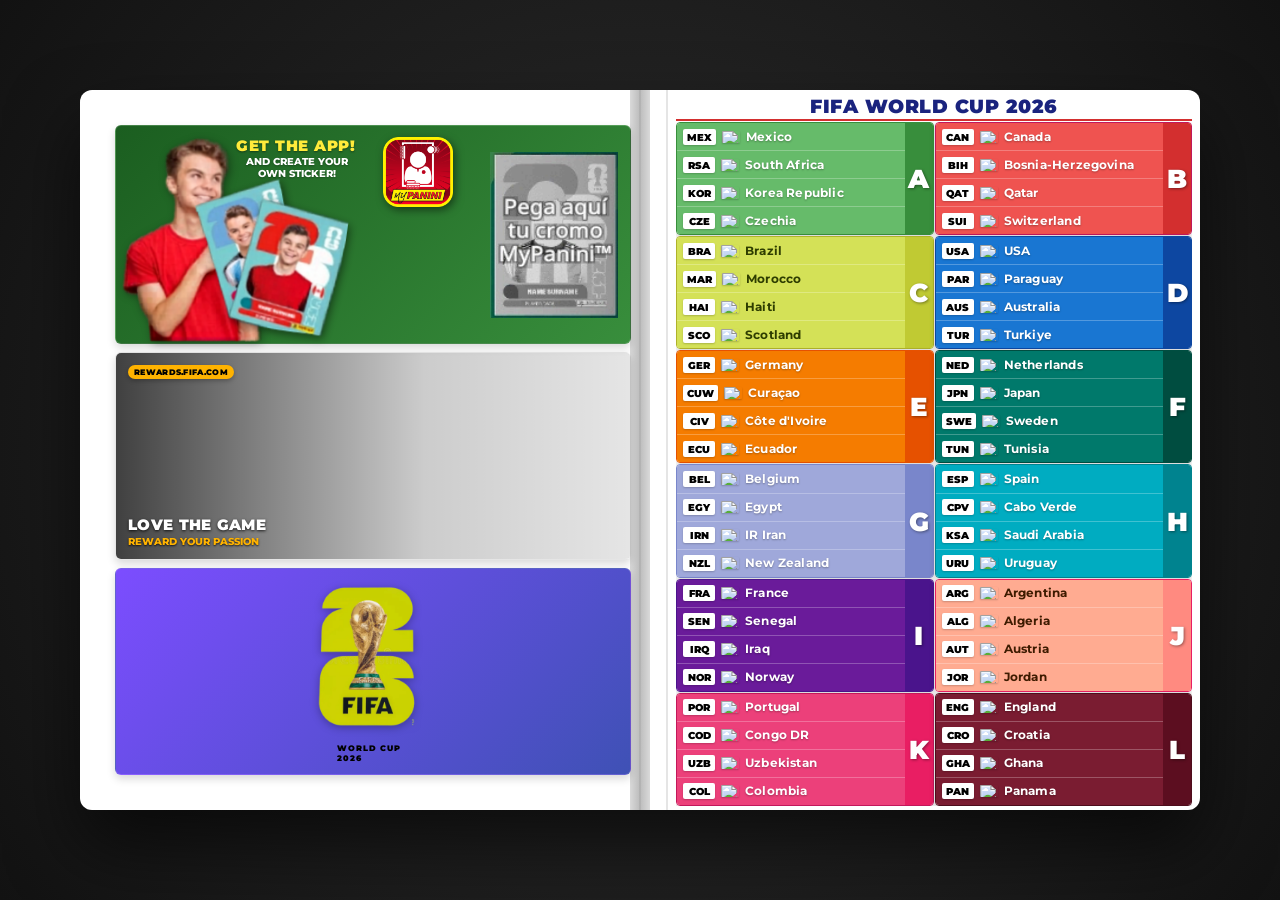
==== commit 30cf3420: "wc26" ====
--- a/pagina2.html
+++ b/pagina2.html
@@ -212,10 +212,8 @@
             <div class="panel-card card-mascots">
                 <div class="mascots-brand">
                     <img src="images/fifa26.png" alt="FIFA World Cup 2026 Logo" class="mascots-logo">
-                    <div class="brand-text">
-                        <span class="brand-title">WORLD CUP</span>
-                        <span class="brand-year">2026</span>
-                    </div>
+                    <div class="brand-title">WORLD CUP <br>2026</div>
+
                 </div>
 <!--                 <div class="mascots-image-container">
                     <img src="images/mascotas2026.png" alt="Mascotas Oficiales FIFA 2026" class="mascots-img">
--- a/css/style.css
+++ b/css/style.css
@@ -612,28 +612,30 @@
     display: flex;
     flex-direction: column;
     justify-content: center;
-    align-items: flex-start;
+    align-items: center;
     flex: 1;
     padding-right: 8px;
+    height: 100%;
+    gap: 10px;
 }
 
 .mascots-logo {
-    height: 48px;
+    height: 75%;
     width: auto;
     object-fit: contain;
     filter: drop-shadow(0 2px 4px rgba(0,0,0,0.3));
-    margin-bottom: 4px;
 }
 
 .brand-text {
     display: flex;
     flex-direction: column;
+    align-items: center;
 }
 
 .brand-title {
     font-size: 0.52rem;
     font-weight: 900;
-    color: #00e5ff;
+    color: black;
     letter-spacing: 1px;
     text-transform: uppercase;
 }
@@ -641,7 +643,7 @@
 .brand-year {
     font-size: 1.1rem;
     font-weight: 900;
-    color: #ffffff;
+    color: black;
     line-height: 0.9;
 }
 
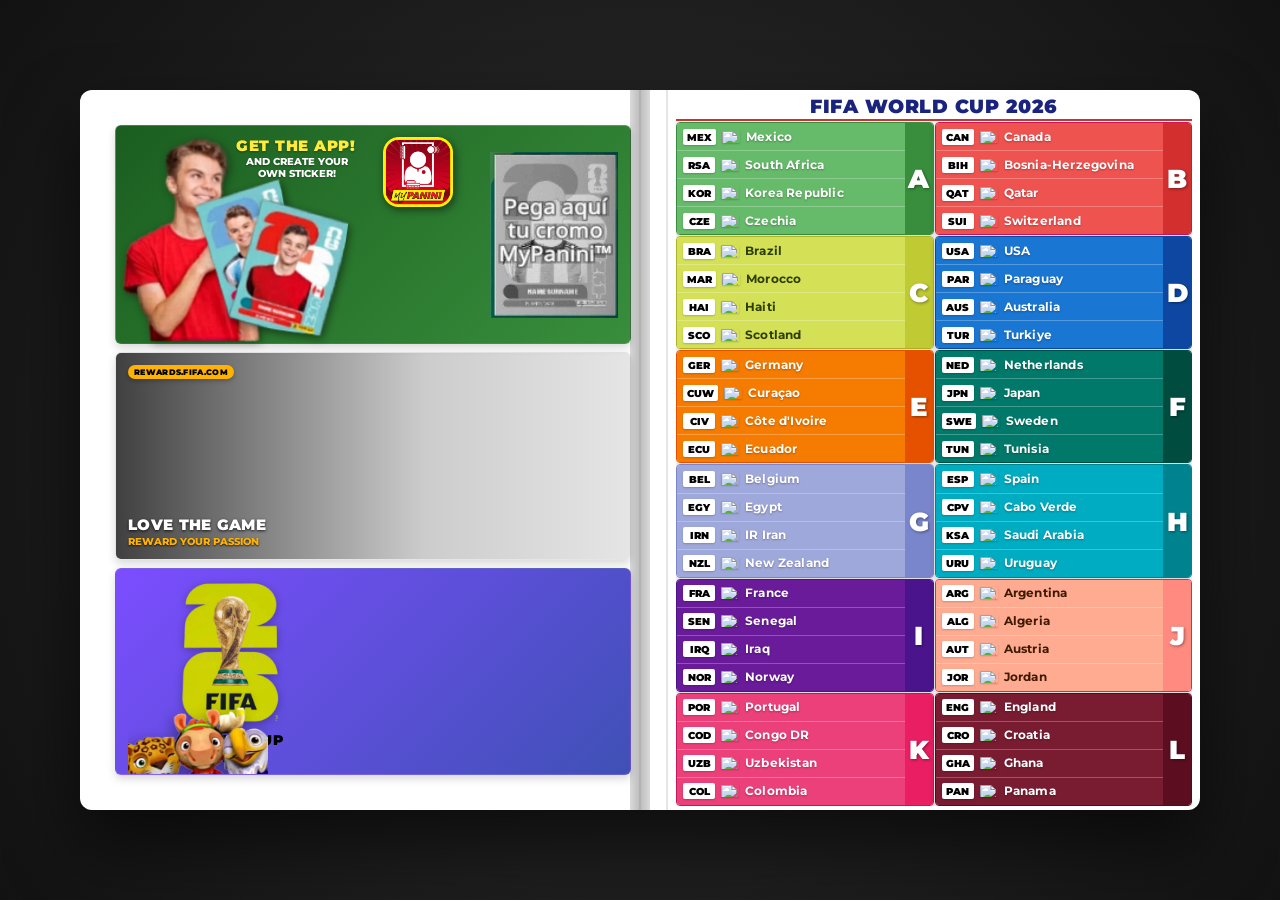
==== commit 81f44f7d: "mascotas" ====
--- a/pagina2.html
+++ b/pagina2.html
@@ -215,9 +215,9 @@
                     <div class="brand-title">WORLD CUP <br>2026</div>
 
                 </div>
-<!--                 <div class="mascots-image-container">
-                    <img src="images/mascotas2026.png" alt="Mascotas Oficiales FIFA 2026" class="mascots-img">
-                </div> -->
+              <div class="mascots-image-container">
+                    <img src="images/mascotas.png" alt="Mascotas Oficiales FIFA 2026" class="mascots-img">
+                </div> 
             </div>
 
         </div>
--- a/css/style.css
+++ b/css/style.css
@@ -616,7 +616,9 @@
     flex: 1;
     padding-right: 8px;
     height: 100%;
-    gap: 10px;
+    position: absolute;
+    gap: 2px;
+    left: 1px;
 }
 
 .mascots-logo {
@@ -633,19 +635,20 @@
 }
 
 .brand-title {
-    font-size: 0.52rem;
+    font-size: 0.9rem;
     font-weight: 900;
     color: black;
     letter-spacing: 1px;
     text-transform: uppercase;
-}
-
+    text-align: center;
+}
+/* 
 .brand-year {
-    font-size: 1.1rem;
-    font-weight: 900;
-    color: black;
+    font-size: 2.8rem;
+    font-weight: 900;
+    color: blue;
     line-height: 0.9;
-}
+} */
 
 .mascots-image-container {
     width: 140px;
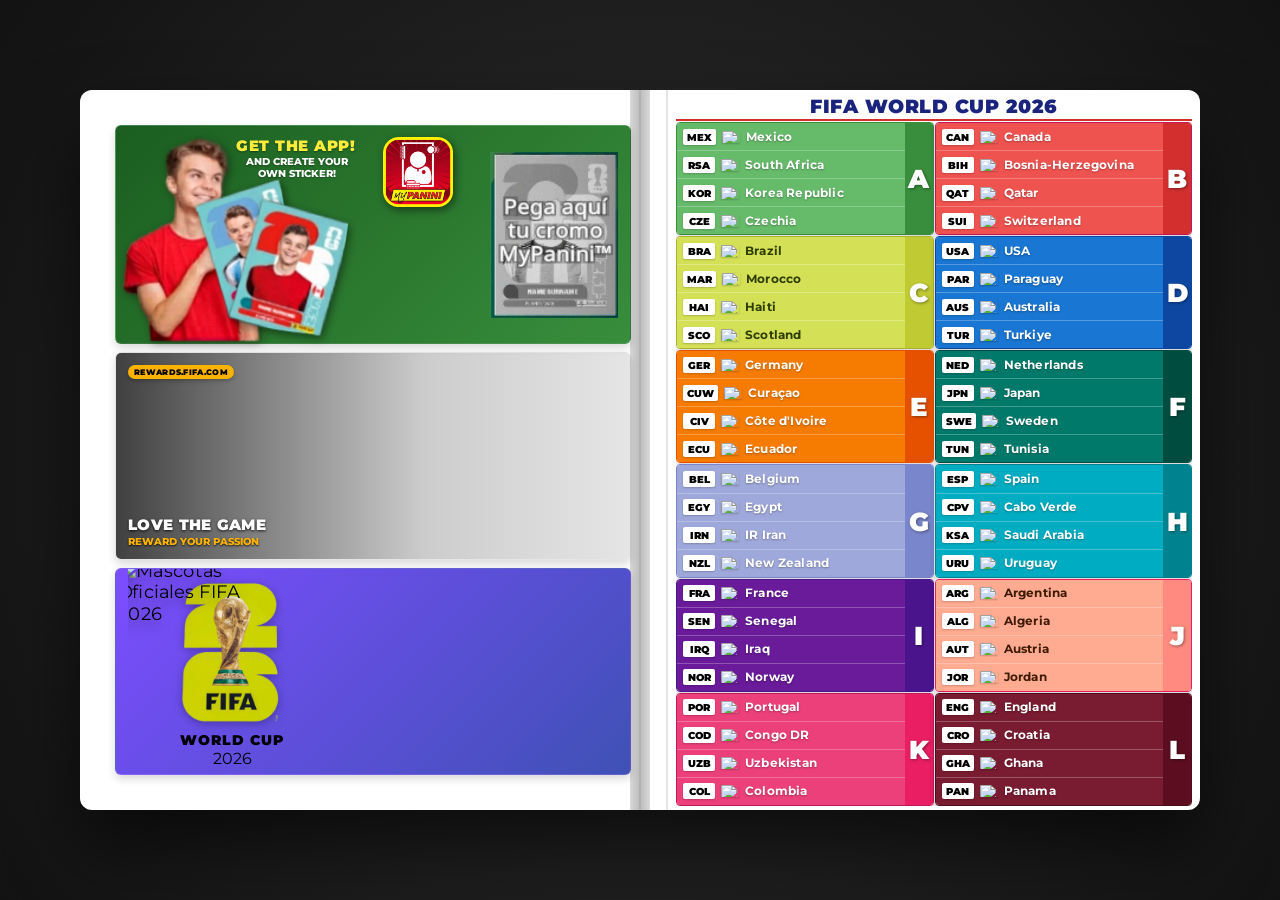
==== commit c2cf04c3: "Enlarge FIFA 26 logo and show mascots on page 2 - Increased the FIFA 26 logo height to 75% in the bo" ====
--- a/pagina2.html
+++ b/pagina2.html
@@ -212,12 +212,14 @@
             <div class="panel-card card-mascots">
                 <div class="mascots-brand">
                     <img src="images/fifa26.png" alt="FIFA World Cup 2026 Logo" class="mascots-logo">
-                    <div class="brand-title">WORLD CUP <br>2026</div>
-
-                </div>
-              <div class="mascots-image-container">
-                    <img src="images/mascotas.png" alt="Mascotas Oficiales FIFA 2026" class="mascots-img">
-                </div> 
+                    <div class="brand-text">
+                        <span class="brand-title">WORLD CUP</span>
+                        <span class="brand-year">2026</span>
+                    </div>
+                </div>
+                <div class="mascots-image-container">
+                    <img src="images/mascotas2026.png" alt="Mascotas Oficiales FIFA 2026" class="mascots-img">
+                </div>
             </div>
 
         </div>
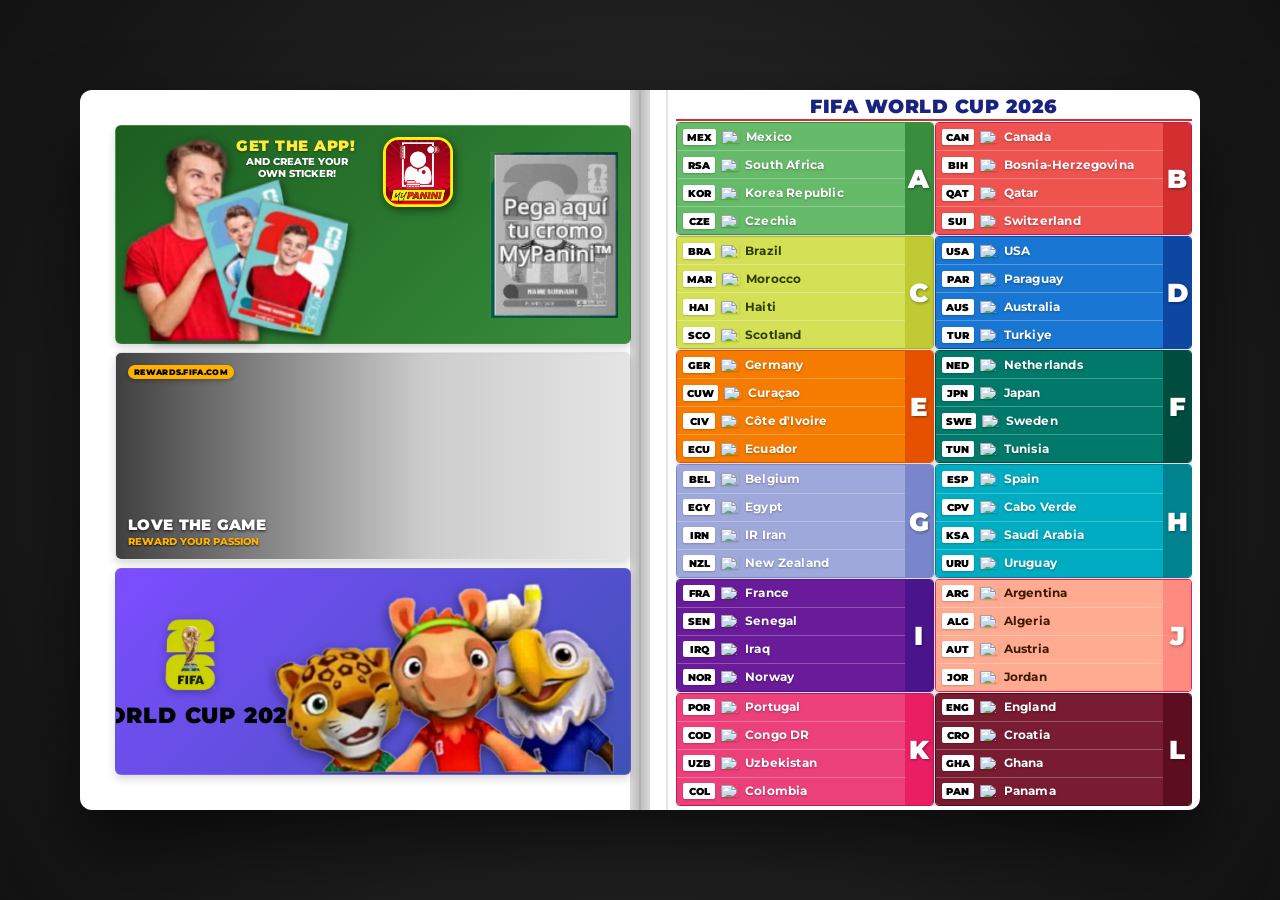
==== commit f9d58f5a: "mascotas" ====
--- a/pagina2.html
+++ b/pagina2.html
@@ -212,13 +212,10 @@
             <div class="panel-card card-mascots">
                 <div class="mascots-brand">
                     <img src="images/fifa26.png" alt="FIFA World Cup 2026 Logo" class="mascots-logo">
-                    <div class="brand-text">
-                        <span class="brand-title">WORLD CUP</span>
-                        <span class="brand-year">2026</span>
-                    </div>
+                    <div class="brand-title">WORLD CUP 2026</div>
                 </div>
                 <div class="mascots-image-container">
-                    <img src="images/mascotas2026.png" alt="Mascotas Oficiales FIFA 2026" class="mascots-img">
+                    <img src="images/mascotas.png" alt="Mascotas Oficiales FIFA 2026" class="mascots-img">
                 </div>
             </div>
 
--- a/css/style.css
+++ b/css/style.css
@@ -604,7 +604,7 @@
     display: flex;
     align-items: center;
     justify-content: space-between;
-    padding: 0 12px;
+    padding: 0 16px;
     border: 1px solid rgba(255,255,255,0.1);
 }
 
@@ -613,34 +613,31 @@
     flex-direction: column;
     justify-content: center;
     align-items: center;
-    flex: 1;
-    padding-right: 8px;
-    height: 100%;
-    position: absolute;
-    gap: 2px;
-    left: 1px;
+    flex: 0 0 28%;
+    max-width: 220px;
+    padding-right: 16px;
+    height: 100%;
+    gap: 10px;
+    min-width: 0;
 }
 
 .mascots-logo {
-    height: 75%;
-    width: auto;
+    width: 100%;
+    max-width: 240px;
+    height: auto;
     object-fit: contain;
     filter: drop-shadow(0 2px 4px rgba(0,0,0,0.3));
 }
 
-.brand-text {
-    display: flex;
-    flex-direction: column;
-    align-items: center;
-}
-
 .brand-title {
-    font-size: 0.9rem;
+    font-size: clamp(1rem, 2vw, 1.35rem);
     font-weight: 900;
     color: black;
-    letter-spacing: 1px;
+    letter-spacing: 0.8px;
     text-transform: uppercase;
     text-align: center;
+    white-space: nowrap;
+    line-height: 1.1;
 }
 /* 
 .brand-year {
@@ -651,27 +648,31 @@
 } */
 
 .mascots-image-container {
-    width: 140px;
+    flex: 1 1 72%;
     height: 100%;
     display: flex;
     align-items: flex-end;
-    overflow: hidden;
+    justify-content: flex-end;
+    overflow: hidden;
+    min-width: 0;
     position: relative;
 }
 
 .mascots-img {
     width: 100%;
-    height: 100%;
+    height: auto;
+    max-width: 100%;
+    max-height: 100%;
     object-fit: contain;
     object-position: bottom right;
-    transform: scale(1.15) translateY(5px);
+    transform: none;
     filter: drop-shadow(-2px 4px 6px rgba(0,0,0,0.4));
-    transition: transform 0.3s ease;
+    transition: none;
 }
 
 .card-mascots:hover .mascots-img {
-    transform: scale(1.22) translateY(2px);
-}
-
-
-
+    transform: none;
+}
+
+
+
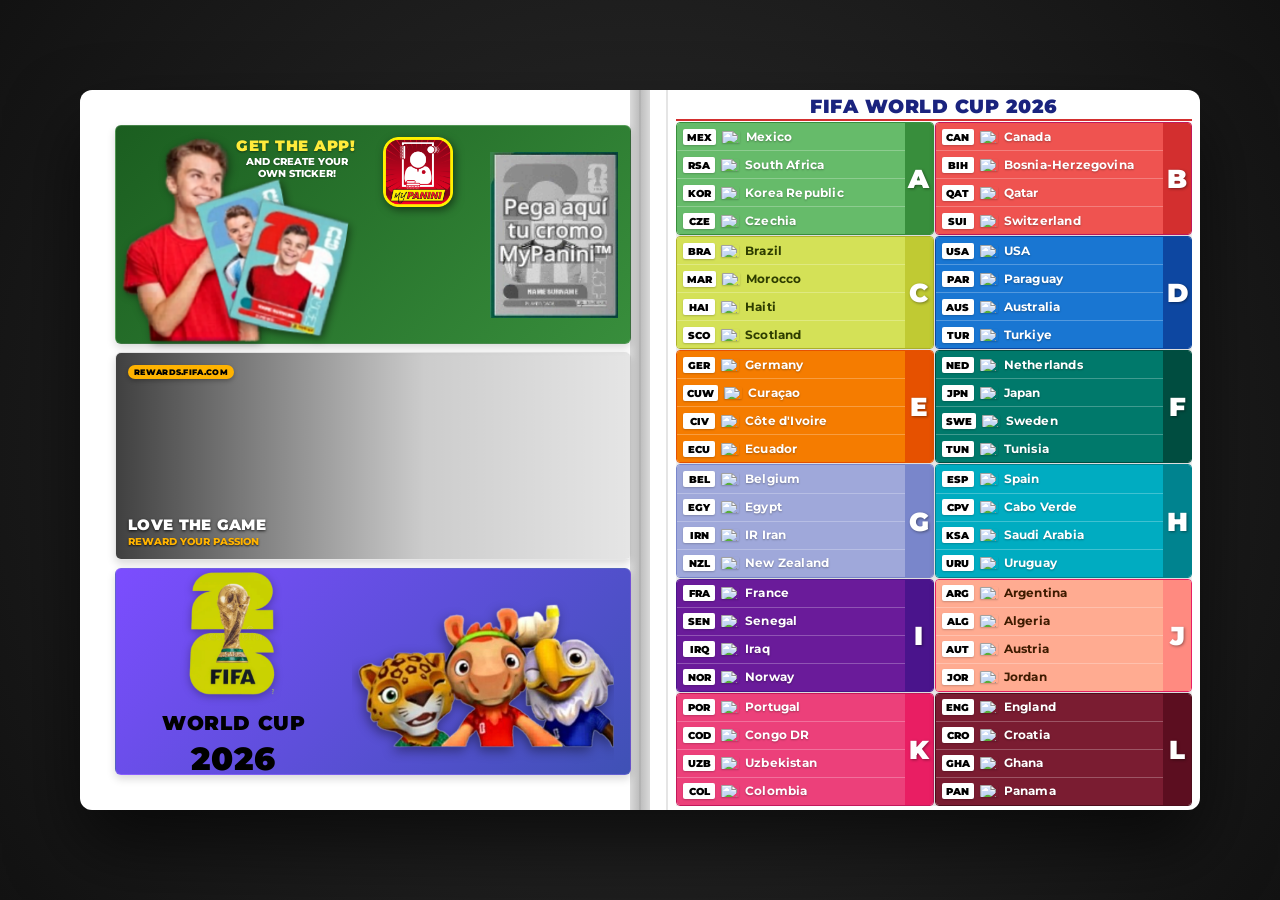
==== commit 2bec70a5: "mascotas" ====
--- a/pagina2.html
+++ b/pagina2.html
@@ -212,7 +212,10 @@
             <div class="panel-card card-mascots">
                 <div class="mascots-brand">
                     <img src="images/fifa26.png" alt="FIFA World Cup 2026 Logo" class="mascots-logo">
-                    <div class="brand-title">WORLD CUP 2026</div>
+                    <div class="brand-title">
+                        <span class="brand-title-text">WORLD CUP</span>
+                        <span class="brand-title-year">2026</span>
+                    </div>
                 </div>
                 <div class="mascots-image-container">
                     <img src="images/mascotas.png" alt="Mascotas Oficiales FIFA 2026" class="mascots-img">
--- a/css/style.css
+++ b/css/style.css
@@ -613,7 +613,8 @@
     flex-direction: column;
     justify-content: center;
     align-items: center;
-    flex: 0 0 28%;
+    flex: 0 0 auto;
+    width: fit-content;
     max-width: 220px;
     padding-right: 16px;
     height: 100%;
@@ -623,21 +624,40 @@
 
 .mascots-logo {
     width: 100%;
-    max-width: 240px;
+    max-width: 100%;
     height: auto;
     object-fit: contain;
     filter: drop-shadow(0 2px 4px rgba(0,0,0,0.3));
 }
 
 .brand-title {
-    font-size: clamp(1rem, 2vw, 1.35rem);
+    display: inline-flex;
+    flex-direction: column;
+    align-items: center;
+    width: max-content;
+    gap: 2px;
+}
+
+.brand-title-text,
+.brand-title-year {
+    display: block;
+    width: 100%;
+    text-align: center;
     font-weight: 900;
     color: black;
+    text-transform: uppercase;
+    white-space: nowrap;
+}
+
+.brand-title-text {
+    font-size: clamp(0.95rem, 2vw, 1.25rem);
     letter-spacing: 0.8px;
-    text-transform: uppercase;
-    text-align: center;
-    white-space: nowrap;
-    line-height: 1.1;
+}
+
+.brand-title-year {
+    font-size: clamp(1.4rem, 3vw, 2rem);
+    letter-spacing: 1px;
+    padding-top: 2px;
 }
 /* 
 .brand-year {
@@ -648,10 +668,10 @@
 } */
 
 .mascots-image-container {
-    flex: 1 1 72%;
-    height: 100%;
-    display: flex;
-    align-items: flex-end;
+    flex: 1 1 70%;
+    height: 100%;
+    display: flex;
+    align-items: center;
     justify-content: flex-end;
     overflow: hidden;
     min-width: 0;
@@ -659,12 +679,12 @@
 }
 
 .mascots-img {
-    width: 100%;
-    height: auto;
+    width: auto;
+    height: 100%;
     max-width: 100%;
     max-height: 100%;
     object-fit: contain;
-    object-position: bottom right;
+    object-position: center right;
     transform: none;
     filter: drop-shadow(-2px 4px 6px rgba(0,0,0,0.4));
     transition: none;
